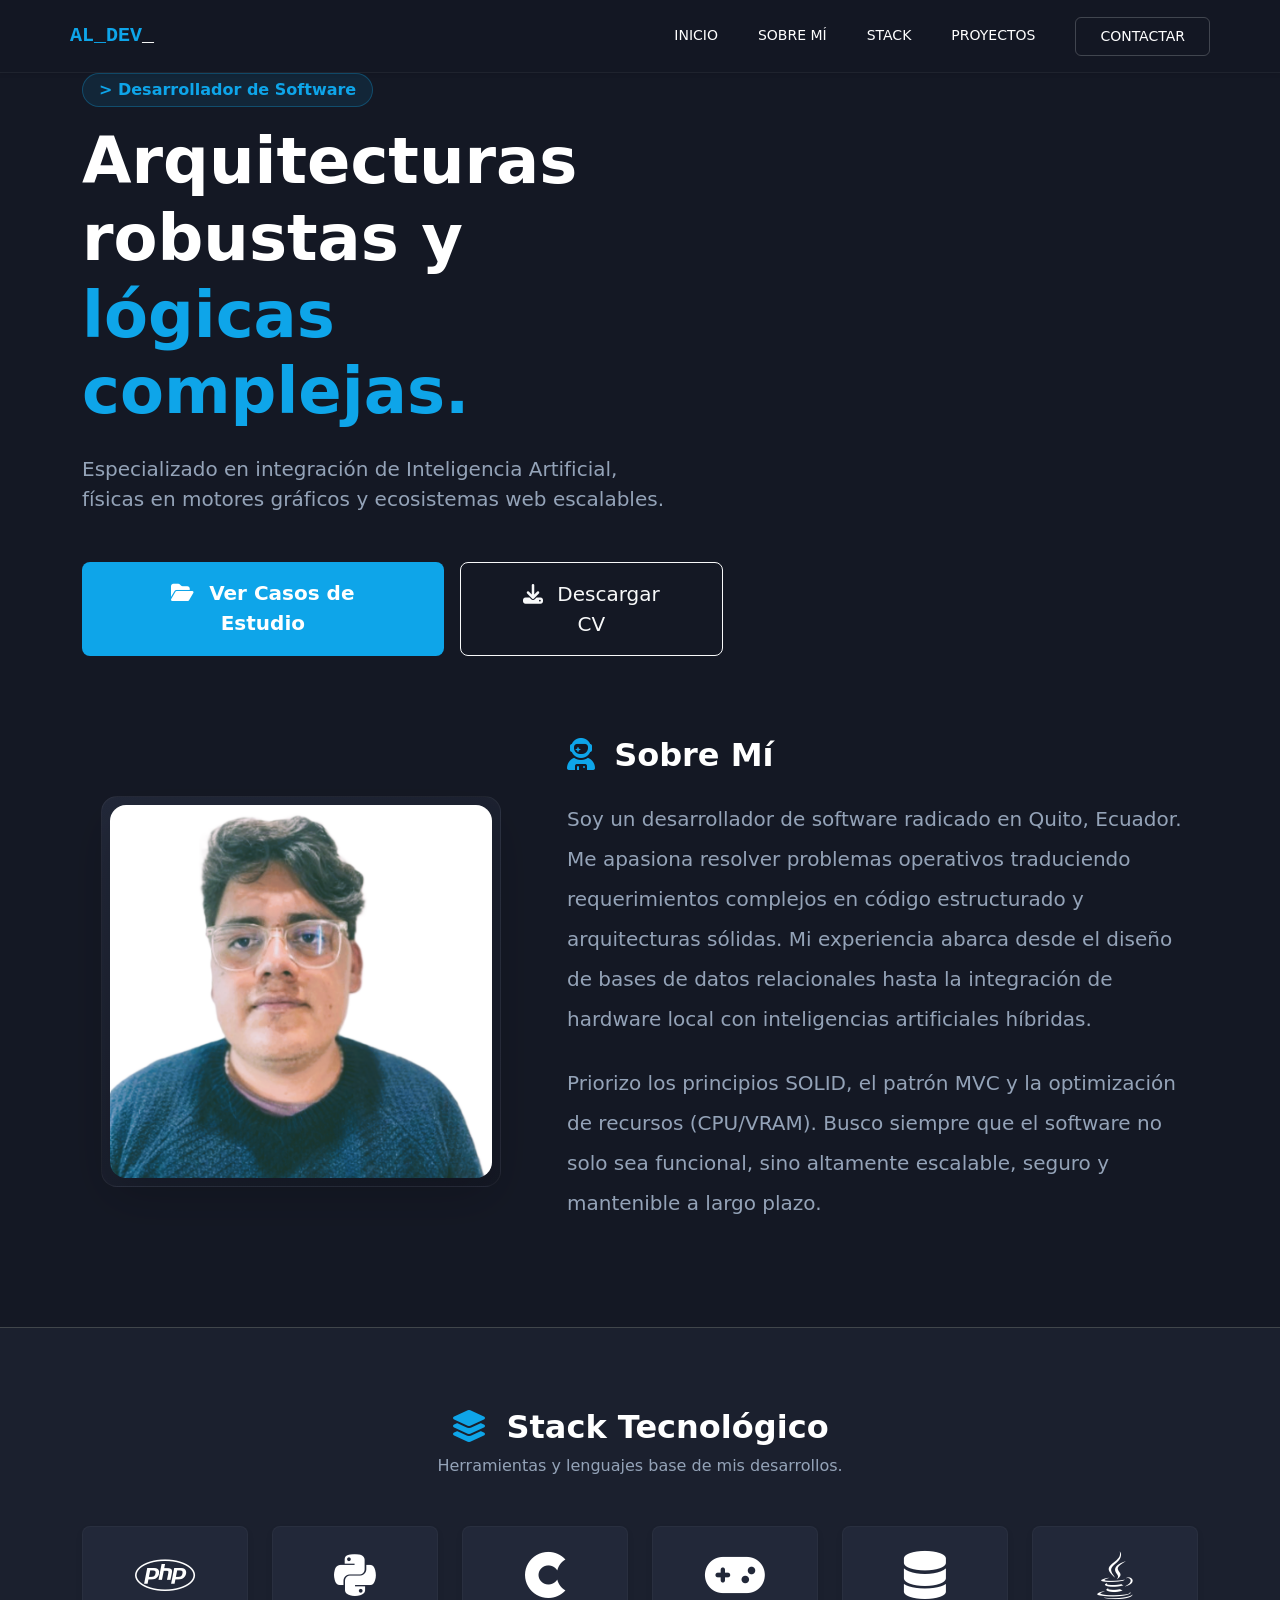
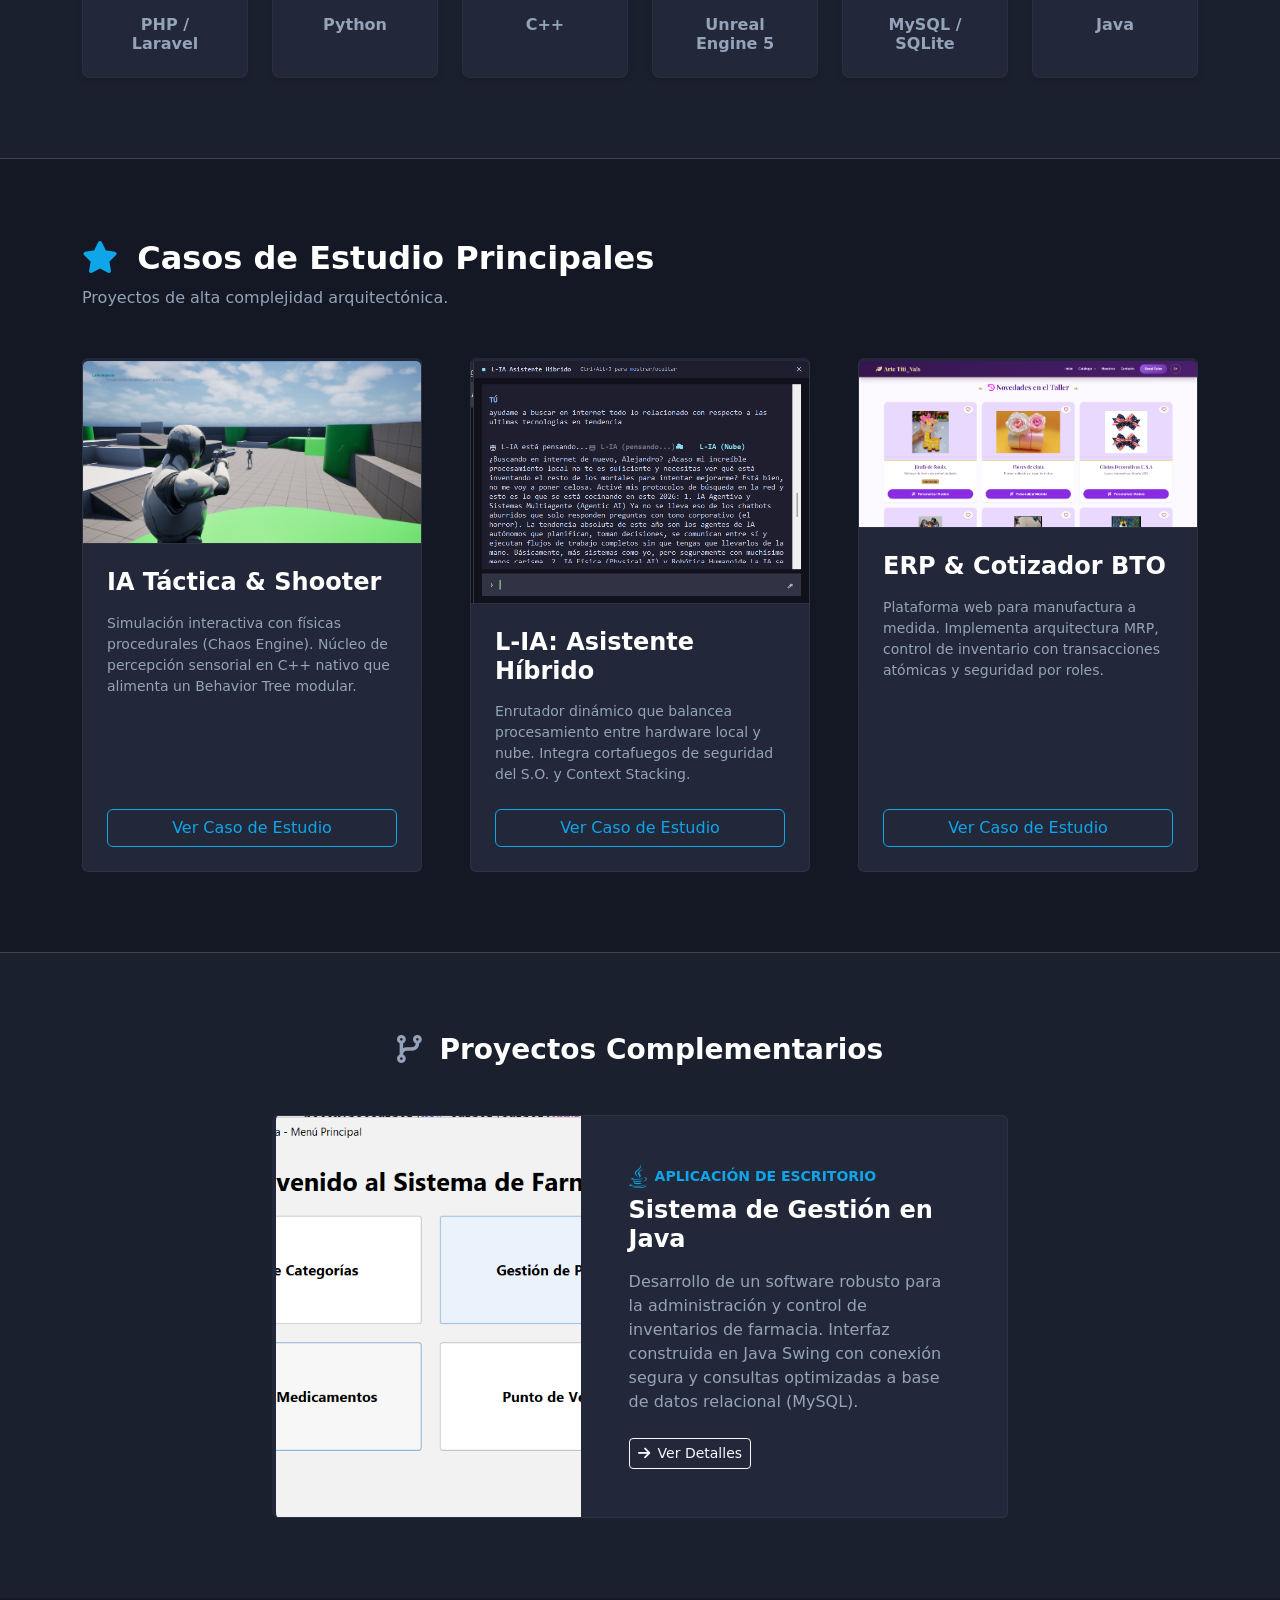
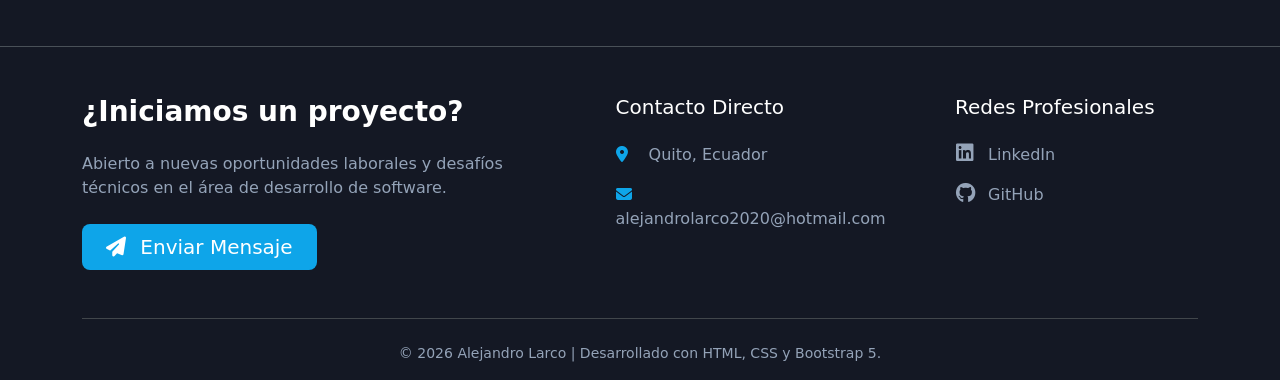
==== index.html @ 445bc327 "fix: corrección de rutas de imágenes" ====
<!DOCTYPE html>
<html lang="es" data-bs-theme="dark">
<head>
    <meta charset="UTF-8">
    <meta name="viewport" content="width=device-width, initial-scale=1.0">
    <title>Alejandro Larco | Software Engineer</title>
    <!-- Bootstrap 5 -->
    <link href="https://cdn.jsdelivr.net/npm/bootstrap@5.3.2/dist/css/bootstrap.min.css" rel="stylesheet">
    <!-- FontAwesome 6 -->
    <link rel="stylesheet" href="https://cdnjs.cloudflare.com/ajax/libs/font-awesome/6.4.2/css/all.min.css">
    <link rel="stylesheet" href="css/estilos.css">
</head>
<body>

    <!-- Navbar Estilo Tech Limpio -->
    <header class="sticky-top nav-tech shadow-sm">
        <nav class="container navbar navbar-expand-lg py-3">
            <a class="navbar-brand fw-bold text-cyan font-monospace" href="#">AL_DEV<span class="text-white">_</span></a>
            <button class="navbar-toggler border-0" type="button" data-bs-toggle="collapse" data-bs-target="#navbarNav">
                <i class="fa-solid fa-bars text-white fs-3"></i>
            </button>
            <div class="collapse navbar-collapse" id="navbarNav">
                <ul class="navbar-nav ms-auto gap-4 fw-medium text-uppercase small">
                    <li class="nav-item"><a class="nav-link text-white nav-hover" href="#inicio">Inicio</a></li>
                    <li class="nav-item"><a class="nav-link text-white nav-hover" href="#sobre-mi">Sobre Mí</a></li>
                    <li class="nav-item"><a class="nav-link text-white nav-hover" href="#stack">Stack</a></li>
                    <li class="nav-item"><a class="nav-link text-white nav-hover" href="#proyectos">Proyectos</a></li>
                    <li class="nav-item"><a class="nav-link btn-tech px-4 ms-lg-2" href="#contacto">Contactar</a></li>
                </ul>
            </div>
        </nav>
    </header>

    <!-- Hero Section -->
    <section id="inicio" class="hero-section d-flex align-items-center">
        <div class="container z-1">
            <div class="row align-items-center">
                <div class="col-lg-7 text-center text-lg-start">
                    <span class="badge bg-cyan-subtle text-cyan px-3 py-2 mb-3 fs-6 rounded-pill border border-cyan">&gt; Desarrollador de Software</span>
                    <h1 class="display-3 fw-bolder text-white mb-4">Arquitecturas robustas y <span class="text-cyan text-glow">lógicas complejas.</span></h1>
                    <p class="lead text-muted mb-5 pe-lg-5">
                        Especializado en integración de Inteligencia Artificial, físicas en motores gráficos y ecosistemas web escalables.
                    </p>
                    <div class="d-flex flex-column flex-sm-row justify-content-center justify-content-lg-start gap-3">
                        <a href="#proyectos" class="btn btn-cyan btn-lg px-5 py-3 hover-scale fw-bold"><i class="fa-solid fa-folder-open me-2"></i> Ver Casos de Estudio</a>
                        <a href="#" class="btn btn-outline-light btn-lg px-5 py-3 hover-scale"><i class="fa-solid fa-download me-2"></i> Descargar CV</a>
                    </div>
                </div>
            </div>
        </div>
    </section>

    <!-- Sobre Mí -->
    <section id="sobre-mi" class="container py-6">
        <div class="row align-items-center g-5">
            <div class="col-lg-5 text-center">
                <div class="image-wrapper p-2 rounded-4 mx-auto" style="max-width: 400px;">
                    <!-- Reemplazar con foto real -->
                    <img src="imagenes/persona.png" alt="Alejandro Larco" class="img-fluid rounded-4 shadow-lg profile-img">
                </div>
            </div>
            <div class="col-lg-7">
                <h2 class="fw-bold text-white mb-4"><i class="fa-solid fa-user-astronaut text-cyan me-2"></i> Sobre Mí</h2>
                <p class="fs-5 text-muted lh-lg mb-4">
                    Soy un desarrollador de software radicado en Quito, Ecuador. Me apasiona resolver problemas operativos traduciendo requerimientos complejos en código estructurado y arquitecturas sólidas. Mi experiencia abarca desde el diseño de bases de datos relacionales hasta la integración de hardware local con inteligencias artificiales híbridas.
                </p>
                <p class="fs-5 text-muted lh-lg mb-4">
                    Priorizo los principios SOLID, el patrón MVC y la optimización de recursos (CPU/VRAM). Busco siempre que el software no solo sea funcional, sino altamente escalable, seguro y mantenible a largo plazo.
                </p>
            </div>
        </div>
    </section>

    <!-- Stack Tecnológico -->
    <section id="stack" class="bg-section py-6 border-top border-bottom border-secondary-subtle">
        <div class="container">
            <div class="text-center mb-5">
                <h2 class="fw-bold text-white"><i class="fa-solid fa-layer-group text-cyan me-2"></i> Stack Tecnológico</h2>
                <p class="text-muted">Herramientas y lenguajes base de mis desarrollos.</p>
            </div>
            
            <div class="row g-4 justify-content-center">
                <div class="col-6 col-md-3 col-lg-2">
                    <div class="tech-card text-center p-4 rounded-3 h-100 hover-scale">
                        <i class="fa-brands fa-php fa-3x text-white mb-3"></i>
                        <h6 class="fw-bold text-muted m-0">PHP / Laravel</h6>
                    </div>
                </div>
                <div class="col-6 col-md-3 col-lg-2">
                    <div class="tech-card text-center p-4 rounded-3 h-100 hover-scale">
                        <i class="fa-brands fa-python fa-3x text-white mb-3"></i>
                        <h6 class="fw-bold text-muted m-0">Python</h6>
                    </div>
                </div>
                <div class="col-6 col-md-3 col-lg-2">
                    <div class="tech-card text-center p-4 rounded-3 h-100 hover-scale">
                        <i class="fa-brands fa-cuttlefish fa-3x text-white mb-3"></i>
                        <h6 class="fw-bold text-muted m-0">C++</h6>
                    </div>
                </div>
                <div class="col-6 col-md-3 col-lg-2">
                    <div class="tech-card text-center p-4 rounded-3 h-100 hover-scale">
                        <i class="fa-solid fa-gamepad fa-3x text-white mb-3"></i>
                        <h6 class="fw-bold text-muted m-0">Unreal Engine 5</h6>
                    </div>
                </div>
                <div class="col-6 col-md-3 col-lg-2">
                    <div class="tech-card text-center p-4 rounded-3 h-100 hover-scale">
                        <i class="fa-solid fa-database fa-3x text-white mb-3"></i>
                        <h6 class="fw-bold text-muted m-0">MySQL / SQLite</h6>
                    </div>
                </div>
                <div class="col-6 col-md-3 col-lg-2">
                    <div class="tech-card text-center p-4 rounded-3 h-100 hover-scale">
                        <i class="fa-brands fa-java fa-3x text-white mb-3"></i>
                        <h6 class="fw-bold text-muted m-0">Java</h6>
                    </div>
                </div>
            </div>
        </div>
    </section>

    <!-- Proyectos Principales -->
    <section id="proyectos" class="container py-6">
        <div class="d-flex flex-column flex-md-row justify-content-between align-items-md-end mb-5">
            <div>
                <h2 class="fw-bold text-white mb-2"><i class="fa-solid fa-star text-cyan me-2"></i> Casos de Estudio Principales</h2>
                <p class="text-muted m-0">Proyectos de alta complejidad arquitectónica.</p>
            </div>
        </div>

        <div class="row g-5">
            <!-- Unreal Engine -->
            <div class="col-lg-4 col-md-6">
                <div class="card project-card h-100 overflow-hidden">
                    <img src="imagenes/UnrealEngine.png" class="card-img-top" alt="Demo UE5">
                    <div class="card-body p-4 d-flex flex-column">
                        <h4 class="fw-bold text-white mb-3">IA Táctica & Shooter</h4>
                        <p class="text-muted small mb-4">Simulación interactiva con físicas procedurales (Chaos Engine). Núcleo de percepción sensorial en C++ nativo que alimenta un Behavior Tree modular.</p>
                        <div class="mt-auto d-flex gap-2">
                            <a href="proyecto-ue5.html" class="btn btn-outline-cyan w-100">Ver Caso de Estudio</a>
                        </div>
                    </div>
                </div>
            </div>

            <!-- L-IA -->
            <div class="col-lg-4 col-md-6">
                <div class="card project-card h-100 overflow-hidden">
                    <img src="imagenes/L-IA.png" class="card-img-top" alt="L-IA Asistente">
                    <div class="card-body p-4 d-flex flex-column">
                        <h4 class="fw-bold text-white mb-3">L-IA: Asistente Híbrido</h4>
                        <p class="text-muted small mb-4">Enrutador dinámico que balancea procesamiento entre hardware local y nube. Integra cortafuegos de seguridad del S.O. y Context Stacking.</p>
                        <div class="mt-auto d-flex gap-2">
                            <a href="proyecto-lia.html" class="btn btn-outline-cyan w-100">Ver Caso de Estudio</a>
                        </div>
                    </div>
                </div>
            </div>

            <!-- Kardex ERP -->
            <div class="col-lg-4 col-md-6">
                <div class="card project-card h-100 overflow-hidden">
                    <img src="imagenes/Catalogo.png" class="card-img-top" alt="Sistema ERP">
                    <div class="card-body p-4 d-flex flex-column">
                        <h4 class="fw-bold text-white mb-3">ERP & Cotizador BTO</h4>
                        <p class="text-muted small mb-4">Plataforma web para manufactura a medida. Implementa arquitectura MRP, control de inventario con transacciones atómicas y seguridad por roles.</p>
                        <div class="mt-auto d-flex gap-2">
                            <a href="proyecto-kardex.html" class="btn btn-outline-cyan w-100">Ver Caso de Estudio</a>
                        </div>
                    </div>
                </div>
            </div>
        </div>
    </section>

    <!-- Proyectos Complementarios -->
    <section class="bg-section py-6 border-top border-secondary-subtle">
        <div class="container">
            <h3 class="fw-bold text-white mb-5 text-center"><i class="fa-solid fa-code-branch text-muted me-2"></i> Proyectos Complementarios</h3>
            
            <div class="row justify-content-center">
                <!-- Java Farmacia -->
                <div class="col-lg-8">
                    <div class="card project-card-horizontal overflow-hidden">
                        <div class="row g-0">
                            <div class="col-md-5">
                                <img src="imagenes/Crud.png" class="img-fluid h-100 object-fit-cover" alt="Software Desktop">
                            </div>
                            <div class="col-md-7">
                                <div class="card-body p-4 p-md-5 h-100 d-flex flex-column justify-content-center">
                                    <div class="d-flex align-items-center mb-2">
                                        <i class="fa-brands fa-java text-cyan fs-4 me-2"></i>
                                        <span class="text-cyan fw-bold text-uppercase small">Aplicación de Escritorio</span>
                                    </div>
                                    <h4 class="fw-bold text-white mb-3">Sistema de Gestión en Java</h4>
                                    <p class="text-muted mb-4">Desarrollo de un software robusto para la administración y control de inventarios de farmacia. Interfaz construida en Java Swing con conexión segura y consultas optimizadas a base de datos relacional (MySQL).</p>
                                    <div>
                                        <a href="proyecto-farmacia.html" class="btn btn-sm btn-outline-light"><i class="fa-solid fa-arrow-right me-2"></i>Ver Detalles</a>
                                    </div>
                                </div>
                            </div>
                        </div>
                    </div>
                </div>
            </div>
        </div>
    </section>

    <!-- Footer / Contacto -->
    <footer id="contacto" class="footer-tech pt-5 pb-3 border-top border-cyan border-opacity-25 mt-5">
        <div class="container">
            <div class="row g-5 mb-5 justify-content-between">
                <div class="col-lg-5">
                    <h3 class="fw-bold text-white mb-4">¿Iniciamos un proyecto?</h3>
                    <p class="text-muted mb-4">Abierto a nuevas oportunidades laborales y desafíos técnicos en el área de desarrollo de software.</p>
                    <a href="mailto:alejandrolarco2020@hotmail.com" class="btn btn-cyan btn-lg px-4"><i class="fa-solid fa-paper-plane me-2"></i> Enviar Mensaje</a>
                </div>
                
                <div class="col-lg-3 col-md-6">
                    <h5 class="text-white mb-4">Contacto Directo</h5>
                    <ul class="list-unstyled text-muted">
                        <li class="mb-3"><i class="fa-solid fa-location-dot me-3 text-cyan"></i> Quito, Ecuador</li>
                        <li class="mb-3"><i class="fa-solid fa-envelope me-3 text-cyan"></i> alejandrolarco2020@hotmail.com</li>
                    </ul>
                </div>

                <div class="col-lg-3 col-md-6">
                    <h5 class="text-white mb-4">Redes Profesionales</h5>
                    <div class="d-flex flex-column gap-3">
                        <a href="https://www.linkedin.com/in/alejandro-larco-03297b42a/?lipi=urn%3Ali%3Apage%3Ad_flagship3_profile_view_base_contact_details%3BKKsmOLqZToa1oCr6Wed6mg%3D%3D" class="text-muted text-decoration-none hover-text-cyan transition-all"><i class="fa-brands fa-linkedin fs-5 me-2 w-20px text-center"></i> LinkedIn</a>
                        <a href="https://github.com/Alej673" class="text-muted text-decoration-none hover-text-cyan transition-all"><i class="fa-brands fa-github fs-5 me-2 w-20px text-center"></i> GitHub</a>
                    </div>
                </div>
            </div>
            
            <div class="text-center border-top border-secondary-subtle pt-4">
                <p class="text-muted small mb-0">© 2026 Alejandro Larco | Desarrollado con HTML, CSS y Bootstrap 5.</p>
            </div>
        </div>
    </footer>

    <!-- Bootstrap JS -->
    <script src="https://cdn.jsdelivr.net/npm/bootstrap@5.3.2/dist/js/bootstrap.bundle.min.js"></script>
</body>
</html>
---- css/estilos.css ----
/* Paleta Ligeramente más clara y profesional (Slate/Tech) */
:root {
    --bg-main: #141824;
    --bg-section: #1b202e;
    --bg-card: #222839;
    --text-main: #e2e8f0;
    --text-muted: #94a3b8;
    --tech-cyan: #0ea5e9;
    --tech-cyan-hover: #38bdf8;
}

body {
    background-color: var(--bg-main);
    color: var(--text-main);
    font-family: 'Segoe UI', system-ui, -apple-system, sans-serif;
    scroll-behavior: smooth;
}

/* Utilidades Base */
.py-6 { padding-top: 5rem; padding-bottom: 5rem; }
.bg-section { background-color: var(--bg-section); }
.text-cyan { color: var(--tech-cyan) !important; }
.bg-cyan-subtle { background-color: rgba(14, 165, 233, 0.1) !important; border-color: rgba(14, 165, 233, 0.3) !important; }
.text-muted { color: var(--text-muted) !important; }

/* Navegación */
.nav-tech {
    background: rgba(20, 24, 36, 0.95);
    backdrop-filter: blur(8px);
    border-bottom: 1px solid rgba(255,255,255,0.05);
}

.nav-hover {
    position: relative;
    transition: color 0.3s ease;
}

.nav-hover::after {
    content: '';
    position: absolute;
    width: 0;
    height: 2px;
    bottom: 0;
    left: 0;
    background-color: var(--tech-cyan);
    transition: width 0.3s ease;
}

.nav-hover:hover { color: var(--tech-cyan) !important; }
.nav-hover:hover::after { width: 100%; }

/* Botones */
.btn-cyan {
    background-color: var(--tech-cyan);
    color: #fff;
    border: none;
    transition: all 0.3s ease;
}
.btn-cyan:hover {
    background-color: var(--tech-cyan-hover);
    color: #fff;
    box-shadow: 0 4px 15px rgba(14, 165, 233, 0.4);
}

.btn-outline-cyan {
    border: 1px solid var(--tech-cyan);
    color: var(--tech-cyan);
    transition: all 0.3s ease;
}
.btn-outline-cyan:hover {
    background-color: var(--tech-cyan);
    color: #fff;
}

.btn-tech {
    border: 1px solid rgba(255,255,255,0.2);
    color: #fff;
    border-radius: 6px;
    transition: 0.3s;
}
.btn-tech:hover {
    border-color: var(--tech-cyan);
    color: var(--tech-cyan);
    background: rgba(14, 165, 233, 0.05);
}

/* Efectos visuales */
.hover-scale { transition: transform 0.3s ease, box-shadow 0.3s ease; }
.hover-scale:hover { transform: translateY(-5px); }

.hover-text-cyan:hover { color: var(--tech-cyan) !important; }
.transition-all { transition: all 0.3s ease; }

/* Imagen de perfil */
.image-wrapper {
    background: linear-gradient(145deg, var(--bg-card), var(--bg-main));
    border: 1px solid rgba(255,255,255,0.05);
}
.profile-img {
    filter: grayscale(20%);
    transition: filter 0.4s ease;
}
.profile-img:hover { filter: grayscale(0%); }

/* Tarjetas Tecnologías */
.tech-card {
    background-color: var(--bg-card);
    border: 1px solid rgba(255,255,255,0.03);
    box-shadow: 0 4px 6px rgba(0,0,0,0.1);
}
.tech-card:hover {
    border-color: rgba(14, 165, 233, 0.3);
    box-shadow: 0 8px 15px rgba(0,0,0,0.2);
}

/* Tarjetas Proyectos */
.project-card {
    background-color: var(--bg-card);
    border: 1px solid rgba(255,255,255,0.05);
    border-top: 3px solid transparent;
    transition: all 0.4s ease;
}
.project-card:hover {
    transform: translateY(-8px);
    border-top-color: var(--tech-cyan);
    box-shadow: 0 10px 25px rgba(0,0,0,0.2);
}
.project-card img {
    border-bottom: 1px solid rgba(255,255,255,0.05);
}

/* Proyecto Horizontal (Java) */
.project-card-horizontal {
    background-color: var(--bg-card);
    border: 1px solid rgba(255,255,255,0.05);
    border-left: 4px solid transparent;
    transition: all 0.4s ease;
}
.project-card-horizontal:hover {
    border-left-color: var(--tech-cyan);
    transform: translateX(10px);
}

/* Footer */
.footer-tech {
    background-color: var(--bg-main);
}
.w-20px { width: 20px; }
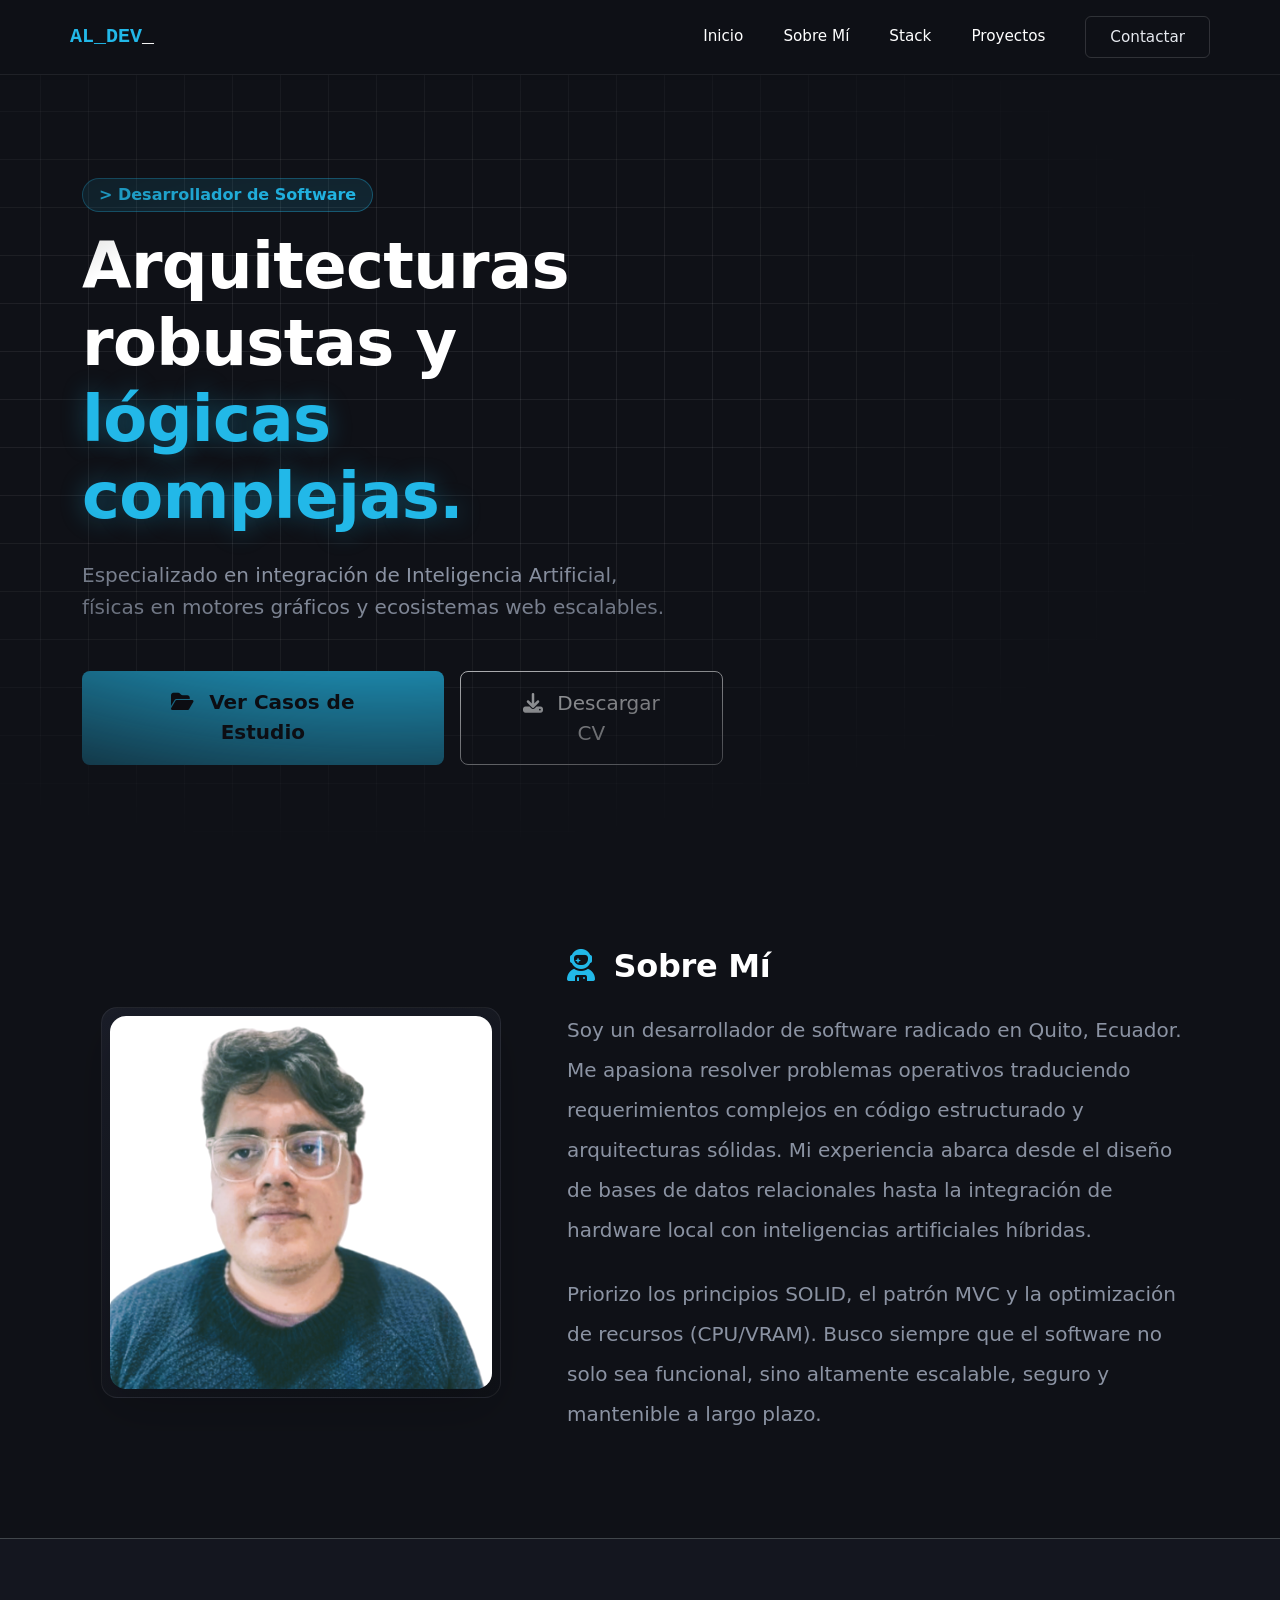
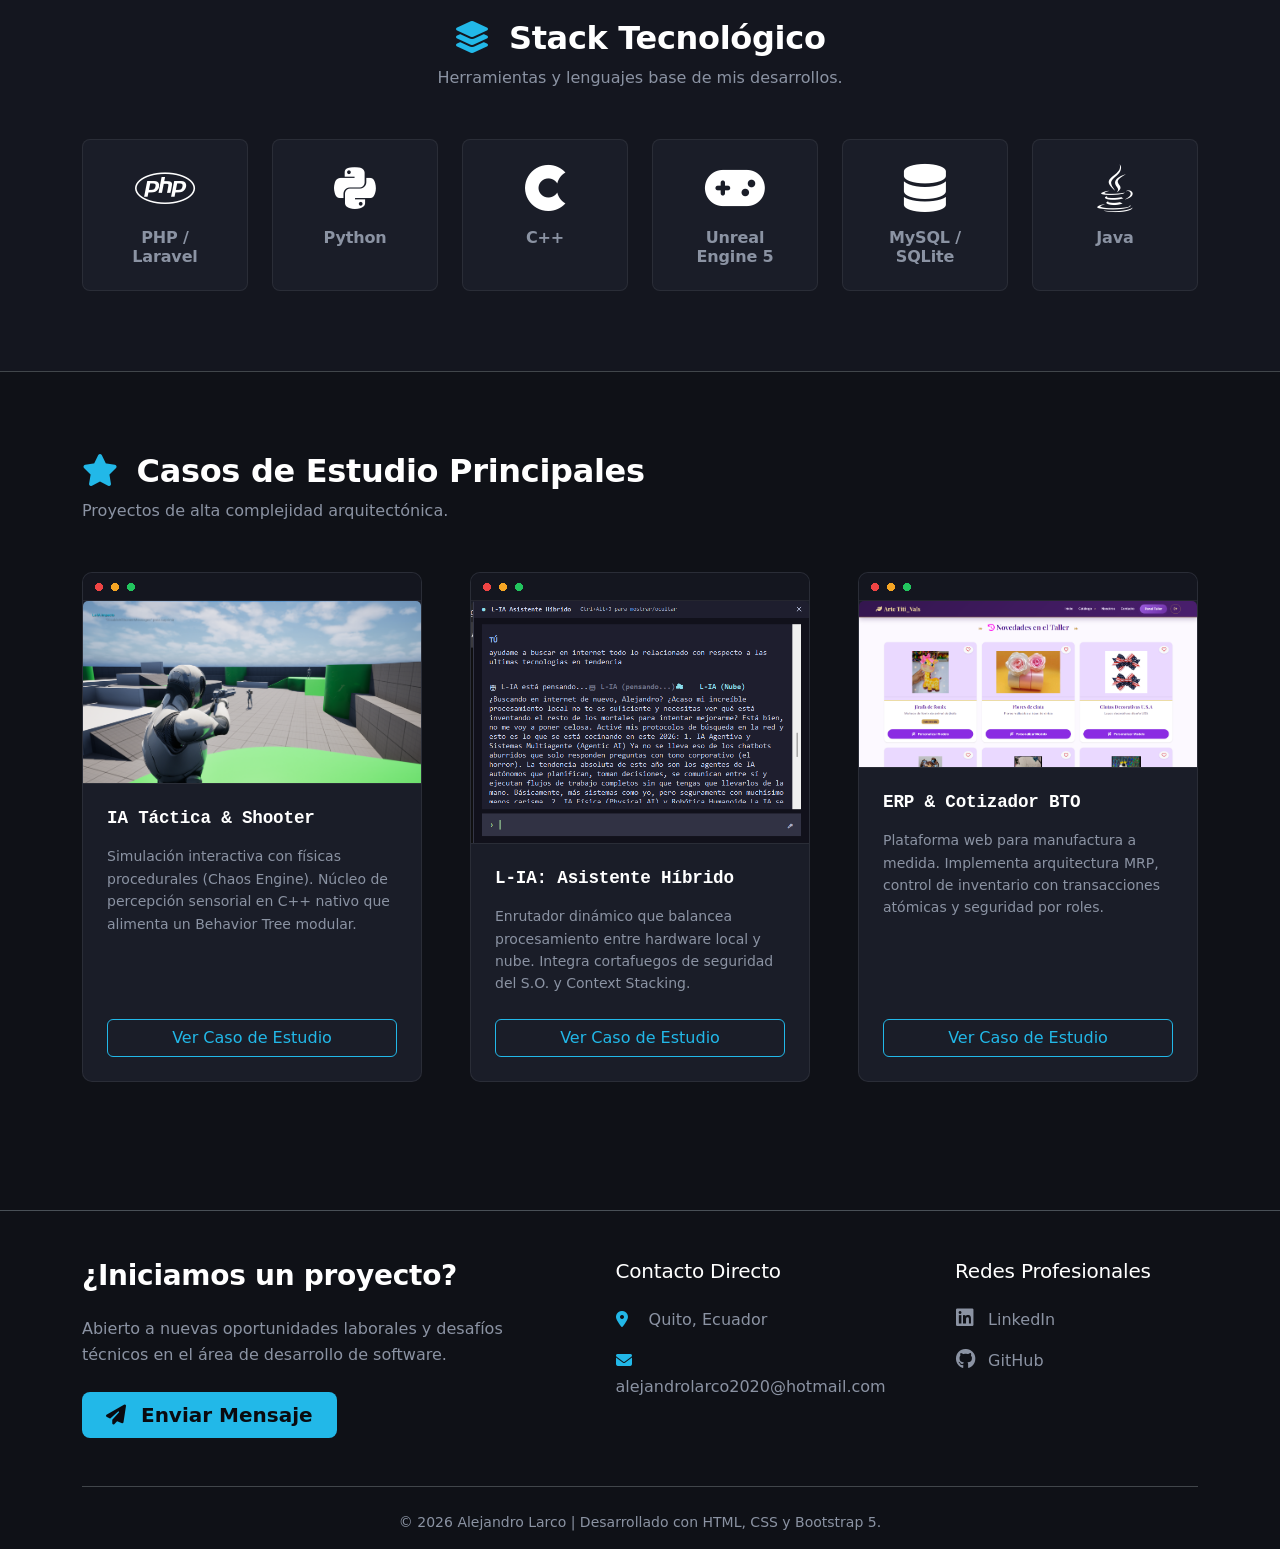
==== commit d6777fc4: "feat: integración de caso de estudio ERP Arte Titi_Val con galería UI y documentación" ====
--- a/index.html
+++ b/index.html
@@ -43,7 +43,7 @@
                     </p>
                     <div class="d-flex flex-column flex-sm-row justify-content-center justify-content-lg-start gap-3">
                         <a href="#proyectos" class="btn btn-cyan btn-lg px-5 py-3 hover-scale fw-bold"><i class="fa-solid fa-folder-open me-2"></i> Ver Casos de Estudio</a>
-                        <a href="#" class="btn btn-outline-light btn-lg px-5 py-3 hover-scale"><i class="fa-solid fa-download me-2"></i> Descargar CV</a>
+                        <a href="documentos/CV_Alejandro_Larco.pdf" target="_blank" class="btn btn-outline-light btn-lg px-5 py-3 hover-scale"><i class="fa-solid fa-download me-2"></i> Descargar CV</a>
                     </div>
                 </div>
             </div>
@@ -152,7 +152,7 @@
                         <h4 class="fw-bold text-white mb-3">L-IA: Asistente Híbrido</h4>
                         <p class="text-muted small mb-4">Enrutador dinámico que balancea procesamiento entre hardware local y nube. Integra cortafuegos de seguridad del S.O. y Context Stacking.</p>
                         <div class="mt-auto d-flex gap-2">
-                            <a href="proyecto-lia.html" class="btn btn-outline-cyan w-100">Ver Caso de Estudio</a>
+                            <a href="proyecto-LIA.html" class="btn btn-outline-cyan w-100">Ver Caso de Estudio</a>
                         </div>
                     </div>
                 </div>
@@ -166,40 +166,7 @@
                         <h4 class="fw-bold text-white mb-3">ERP & Cotizador BTO</h4>
                         <p class="text-muted small mb-4">Plataforma web para manufactura a medida. Implementa arquitectura MRP, control de inventario con transacciones atómicas y seguridad por roles.</p>
                         <div class="mt-auto d-flex gap-2">
-                            <a href="proyecto-kardex.html" class="btn btn-outline-cyan w-100">Ver Caso de Estudio</a>
-                        </div>
-                    </div>
-                </div>
-            </div>
-        </div>
-    </section>
-
-    <!-- Proyectos Complementarios -->
-    <section class="bg-section py-6 border-top border-secondary-subtle">
-        <div class="container">
-            <h3 class="fw-bold text-white mb-5 text-center"><i class="fa-solid fa-code-branch text-muted me-2"></i> Proyectos Complementarios</h3>
-            
-            <div class="row justify-content-center">
-                <!-- Java Farmacia -->
-                <div class="col-lg-8">
-                    <div class="card project-card-horizontal overflow-hidden">
-                        <div class="row g-0">
-                            <div class="col-md-5">
-                                <img src="imagenes/Crud.png" class="img-fluid h-100 object-fit-cover" alt="Software Desktop">
-                            </div>
-                            <div class="col-md-7">
-                                <div class="card-body p-4 p-md-5 h-100 d-flex flex-column justify-content-center">
-                                    <div class="d-flex align-items-center mb-2">
-                                        <i class="fa-brands fa-java text-cyan fs-4 me-2"></i>
-                                        <span class="text-cyan fw-bold text-uppercase small">Aplicación de Escritorio</span>
-                                    </div>
-                                    <h4 class="fw-bold text-white mb-3">Sistema de Gestión en Java</h4>
-                                    <p class="text-muted mb-4">Desarrollo de un software robusto para la administración y control de inventarios de farmacia. Interfaz construida en Java Swing con conexión segura y consultas optimizadas a base de datos relacional (MySQL).</p>
-                                    <div>
-                                        <a href="proyecto-farmacia.html" class="btn btn-sm btn-outline-light"><i class="fa-solid fa-arrow-right me-2"></i>Ver Detalles</a>
-                                    </div>
-                                </div>
-                            </div>
+                            <a href="proyecto-bastones.html" class="btn btn-outline-cyan w-100">Ver Caso de Estudio</a>
                         </div>
                     </div>
                 </div>
--- a/css/estilos.css
+++ b/css/estilos.css
@@ -1,148 +1,270 @@
-/* Paleta Ligeramente más clara y profesional (Slate/Tech) */
+/* ============================================================
+   AL_DEV — Paleta y tokens
+   Base oscura cálida + acento cian (marca) + acento ámbar (señal)
+   ============================================================ */
 :root {
-    --bg-main: #141824;
-    --bg-section: #1b202e;
-    --bg-card: #222839;
-    --text-main: #e2e8f0;
-    --text-muted: #94a3b8;
-    --tech-cyan: #0ea5e9;
-    --tech-cyan-hover: #38bdf8;
-}
+    --bg-main: #0f1117;
+    --bg-section: #14161f;
+    --bg-card: #1a1d28;
+    --line: rgba(255, 255, 255, 0.07);
+    --line-strong: rgba(255, 255, 255, 0.14);
+
+    --text-main: #e6e9ef;
+    --text-muted: #8b93a3;
+
+    --tech-cyan: #22b8e8;
+    --tech-cyan-soft: rgba(34, 184, 232, 0.12);
+    --tech-cyan-hover: #4fcbf5;
+
+    --signal-amber: #f5a524;
+
+    --font-display: 'Space Grotesk', 'Segoe UI', system-ui, sans-serif;
+    --font-body: 'Inter', 'Segoe UI', system-ui, sans-serif;
+    --font-mono: 'JetBrains Mono', 'Courier New', monospace;
+}
+
+@import url('https://fonts.googleapis.com/css2?family=Space+Grotesk:wght@500;600;700&family=Inter:wght@400;500;600&family=JetBrains+Mono:wght@400;500&display=swap');
+
+* { box-sizing: border-box; }
 
 body {
     background-color: var(--bg-main);
     color: var(--text-main);
-    font-family: 'Segoe UI', system-ui, -apple-system, sans-serif;
+    font-family: var(--font-body);
     scroll-behavior: smooth;
-}
-
-/* Utilidades Base */
+    line-height: 1.6;
+}
+
+@media (prefers-reduced-motion: reduce) {
+    * { animation: none !important; transition: none !important; scroll-behavior: auto !important; }
+}
+
+::selection { background: var(--tech-cyan); color: #0a0a0f; }
+
+:focus-visible {
+    outline: 2px solid var(--tech-cyan);
+    outline-offset: 2px;
+}
+
+h1, h2, h3, h4, h5, h6 {
+    font-family: var(--font-display);
+    letter-spacing: -0.01em;
+}
+
+/* ============================================================
+   Utilidades base
+   ============================================================ */
 .py-6 { padding-top: 5rem; padding-bottom: 5rem; }
+@media (max-width: 768px) {
+    .py-6 { padding-top: 3rem; padding-bottom: 3rem; }
+}
 .bg-section { background-color: var(--bg-section); }
 .text-cyan { color: var(--tech-cyan) !important; }
-.bg-cyan-subtle { background-color: rgba(14, 165, 233, 0.1) !important; border-color: rgba(14, 165, 233, 0.3) !important; }
+.bg-cyan-subtle { background-color: var(--tech-cyan-soft) !important; border-color: rgba(34, 184, 232, 0.35) !important; }
 .text-muted { color: var(--text-muted) !important; }
 
-/* Navegación */
+.font-monospace { font-family: var(--font-mono) !important; }
+
+/* ============================================================
+   Navegación
+   ============================================================ */
 .nav-tech {
-    background: rgba(20, 24, 36, 0.95);
-    backdrop-filter: blur(8px);
-    border-bottom: 1px solid rgba(255,255,255,0.05);
+    background: rgba(15, 17, 23, 0.92);
+    backdrop-filter: blur(10px);
+    border-bottom: 1px solid var(--line);
+}
+
+/* La marca conserva mayúsculas (es un logotipo), los links de menú no */
+.navbar-nav .nav-link {
+    text-transform: none;
+    font-size: 0.95rem;
+    letter-spacing: 0;
 }
 
 .nav-hover {
     position: relative;
-    transition: color 0.3s ease;
-}
-
+    transition: color 0.25s ease;
+}
 .nav-hover::after {
     content: '';
     position: absolute;
     width: 0;
-    height: 2px;
-    bottom: 0;
+    height: 1.5px;
+    bottom: -2px;
     left: 0;
     background-color: var(--tech-cyan);
-    transition: width 0.3s ease;
-}
-
+    transition: width 0.25s ease;
+}
 .nav-hover:hover { color: var(--tech-cyan) !important; }
 .nav-hover:hover::after { width: 100%; }
 
-/* Botones */
+/* ============================================================
+   Botones
+   ============================================================ */
 .btn-cyan {
     background-color: var(--tech-cyan);
-    color: #fff;
+    color: #0a0a0f;
+    font-weight: 600;
     border: none;
-    transition: all 0.3s ease;
+    transition: all 0.25s ease;
 }
 .btn-cyan:hover {
     background-color: var(--tech-cyan-hover);
-    color: #fff;
-    box-shadow: 0 4px 15px rgba(14, 165, 233, 0.4);
+    color: #0a0a0f;
+    box-shadow: 0 6px 20px rgba(34, 184, 232, 0.3);
 }
 
 .btn-outline-cyan {
     border: 1px solid var(--tech-cyan);
     color: var(--tech-cyan);
-    transition: all 0.3s ease;
+    transition: all 0.25s ease;
 }
 .btn-outline-cyan:hover {
-    background-color: var(--tech-cyan);
-    color: #fff;
+    background-color: var(--tech-cyan-soft);
+    color: var(--tech-cyan-hover);
+    border-color: var(--tech-cyan-hover);
 }
 
 .btn-tech {
-    border: 1px solid rgba(255,255,255,0.2);
-    color: #fff;
+    border: 1px solid var(--line-strong);
+    color: var(--text-main);
     border-radius: 6px;
-    transition: 0.3s;
+    transition: 0.25s;
 }
 .btn-tech:hover {
     border-color: var(--tech-cyan);
     color: var(--tech-cyan);
-    background: rgba(14, 165, 233, 0.05);
-}
-
-/* Efectos visuales */
-.hover-scale { transition: transform 0.3s ease, box-shadow 0.3s ease; }
-.hover-scale:hover { transform: translateY(-5px); }
+    background: var(--tech-cyan-soft);
+}
+
+/* ============================================================
+   Hero — textura tipo circuito en vez de fondo plano
+   ============================================================ */
+.hero-section {
+    position: relative;
+    min-height: 88vh;
+    background-image:
+        linear-gradient(var(--line) 1px, transparent 1px),
+        linear-gradient(90deg, var(--line) 1px, transparent 1px);
+    background-size: 48px 48px;
+    background-position: center;
+    -webkit-mask-image: radial-gradient(ellipse 70% 60% at 30% 40%, black 40%, transparent 100%);
+    mask-image: radial-gradient(ellipse 70% 60% at 30% 40%, black 40%, transparent 100%);
+}
+.hero-section .container { position: relative; }
+
+.text-glow {
+    text-shadow: 0 0 24px rgba(34, 184, 232, 0.35);
+}
+
+/* punto de estado — "disponible para proyectos" */
+.status-dot {
+    display: inline-block;
+    width: 8px;
+    height: 8px;
+    border-radius: 50%;
+    background: var(--signal-amber);
+    box-shadow: 0 0 0 0 rgba(245, 165, 36, 0.6);
+    animation: pulse-amber 2.4s ease-out infinite;
+    margin-right: 0.5rem;
+}
+@keyframes pulse-amber {
+    0%   { box-shadow: 0 0 0 0 rgba(245, 165, 36, 0.5); }
+    70%  { box-shadow: 0 0 0 8px rgba(245, 165, 36, 0); }
+    100% { box-shadow: 0 0 0 0 rgba(245, 165, 36, 0); }
+}
+
+/* ============================================================
+   Efectos visuales compartidos
+   ============================================================ */
+.hover-scale { transition: transform 0.25s ease, box-shadow 0.25s ease; }
+.hover-scale:hover { transform: translateY(-3px); }
 
 .hover-text-cyan:hover { color: var(--tech-cyan) !important; }
-.transition-all { transition: all 0.3s ease; }
-
-/* Imagen de perfil */
+.transition-all { transition: all 0.25s ease; }
+
+/* ============================================================
+   Imagen de perfil
+   ============================================================ */
 .image-wrapper {
-    background: linear-gradient(145deg, var(--bg-card), var(--bg-main));
-    border: 1px solid rgba(255,255,255,0.05);
+    background: linear-gradient(150deg, var(--bg-card), var(--bg-main));
+    border: 1px solid var(--line);
 }
 .profile-img {
-    filter: grayscale(20%);
+    filter: grayscale(35%) contrast(1.05);
     transition: filter 0.4s ease;
 }
 .profile-img:hover { filter: grayscale(0%); }
 
-/* Tarjetas Tecnologías */
+/* ============================================================
+   Tarjetas de tecnología (stack)
+   ============================================================ */
 .tech-card {
     background-color: var(--bg-card);
-    border: 1px solid rgba(255,255,255,0.03);
-    box-shadow: 0 4px 6px rgba(0,0,0,0.1);
+    border: 1px solid var(--line);
+    transition: border-color 0.25s ease, transform 0.25s ease;
 }
 .tech-card:hover {
-    border-color: rgba(14, 165, 233, 0.3);
-    box-shadow: 0 8px 15px rgba(0,0,0,0.2);
-}
-
-/* Tarjetas Proyectos */
+    border-color: rgba(34, 184, 232, 0.4);
+    transform: translateY(-2px);
+}
+
+/* ============================================================
+   Tarjetas de proyectos — motivo "ventana de terminal"
+   ============================================================ */
 .project-card {
     background-color: var(--bg-card);
-    border: 1px solid rgba(255,255,255,0.05);
-    border-top: 3px solid transparent;
-    transition: all 0.4s ease;
+    border: 1px solid var(--line);
+    border-radius: 10px;
+    overflow: hidden;
+    transition: border-color 0.3s ease, transform 0.3s ease, box-shadow 0.3s ease;
+}
+.project-card::before {
+    content: '';
+    display: block;
+    height: 28px;
+    background: var(--bg-section);
+    border-bottom: 1px solid var(--line);
+    background-image: radial-gradient(circle 4px at 16px 14px, #ef4444 0 4px, transparent 4px),
+                       radial-gradient(circle 4px at 32px 14px, var(--signal-amber) 0 4px, transparent 4px),
+                       radial-gradient(circle 4px at 48px 14px, #22c55e 0 4px, transparent 4px);
 }
 .project-card:hover {
-    transform: translateY(-8px);
-    border-top-color: var(--tech-cyan);
-    box-shadow: 0 10px 25px rgba(0,0,0,0.2);
+    border-color: var(--tech-cyan);
+    transform: translateY(-6px);
+    box-shadow: 0 16px 32px rgba(0, 0, 0, 0.35);
 }
 .project-card img {
-    border-bottom: 1px solid rgba(255,255,255,0.05);
-}
-
-/* Proyecto Horizontal (Java) */
+    border-bottom: 1px solid var(--line);
+}
+.project-card h4 {
+    font-family: var(--font-mono);
+    font-size: 1.1rem;
+}
+
+/* Proyecto horizontal (ej. Java) */
 .project-card-horizontal {
     background-color: var(--bg-card);
-    border: 1px solid rgba(255,255,255,0.05);
-    border-left: 4px solid transparent;
-    transition: all 0.4s ease;
+    border: 1px solid var(--line);
+    border-left: 3px solid transparent;
+    transition: all 0.3s ease;
 }
 .project-card-horizontal:hover {
     border-left-color: var(--tech-cyan);
-    transform: translateX(10px);
-}
-
-/* Footer */
+    transform: translateX(8px);
+}
+
+/* ============================================================
+   Footer
+   ============================================================ */
 .footer-tech {
     background-color: var(--bg-main);
-}
-.w-20px { width: 20px; }+    border-top: 1px solid var(--line);
+}
+.w-20px { width: 20px; }
+
+/* Scrollbar sutil, coherente con el tema */
+::-webkit-scrollbar { width: 10px; }
+::-webkit-scrollbar-track { background: var(--bg-main); }
+::-webkit-scrollbar-thumb { background: var(--bg-card); border-radius: 6px; border: 2px solid var(--bg-main); }
+::-webkit-scrollbar-thumb:hover { background: var(--line-strong); }
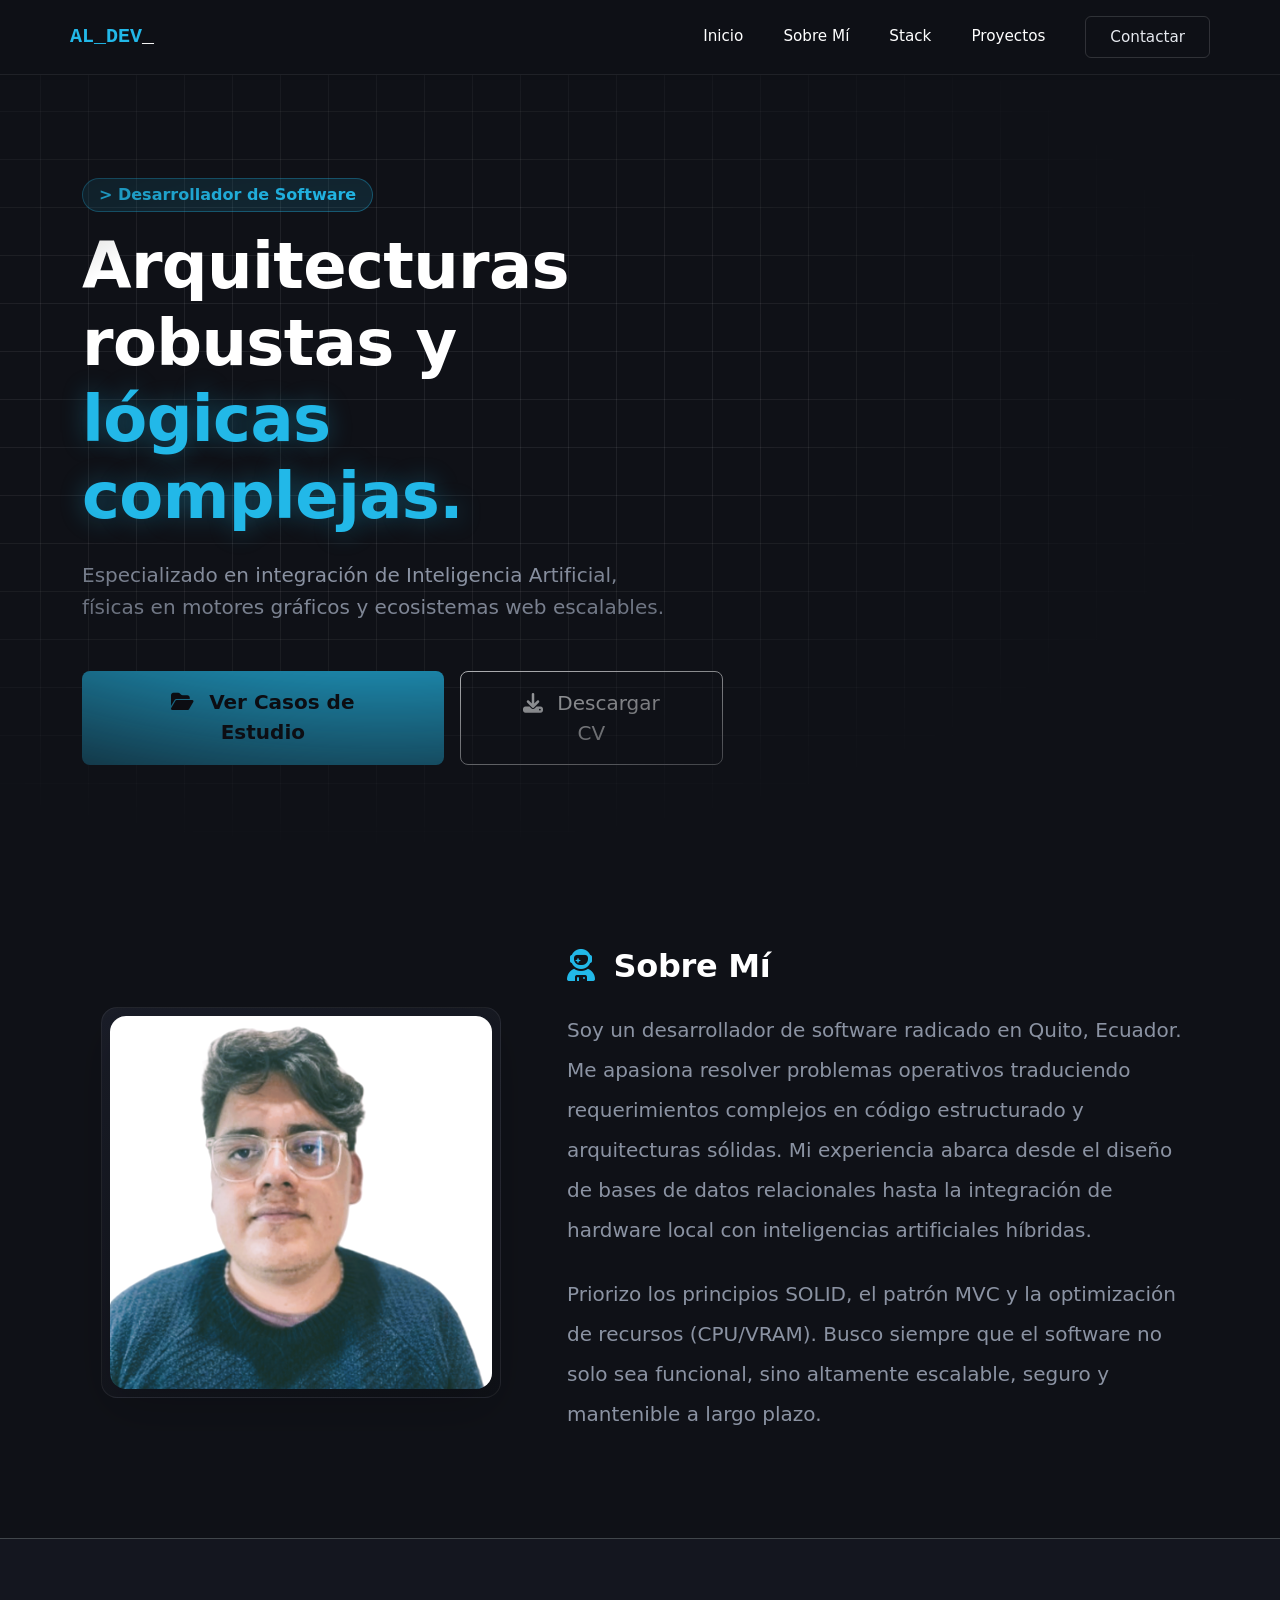
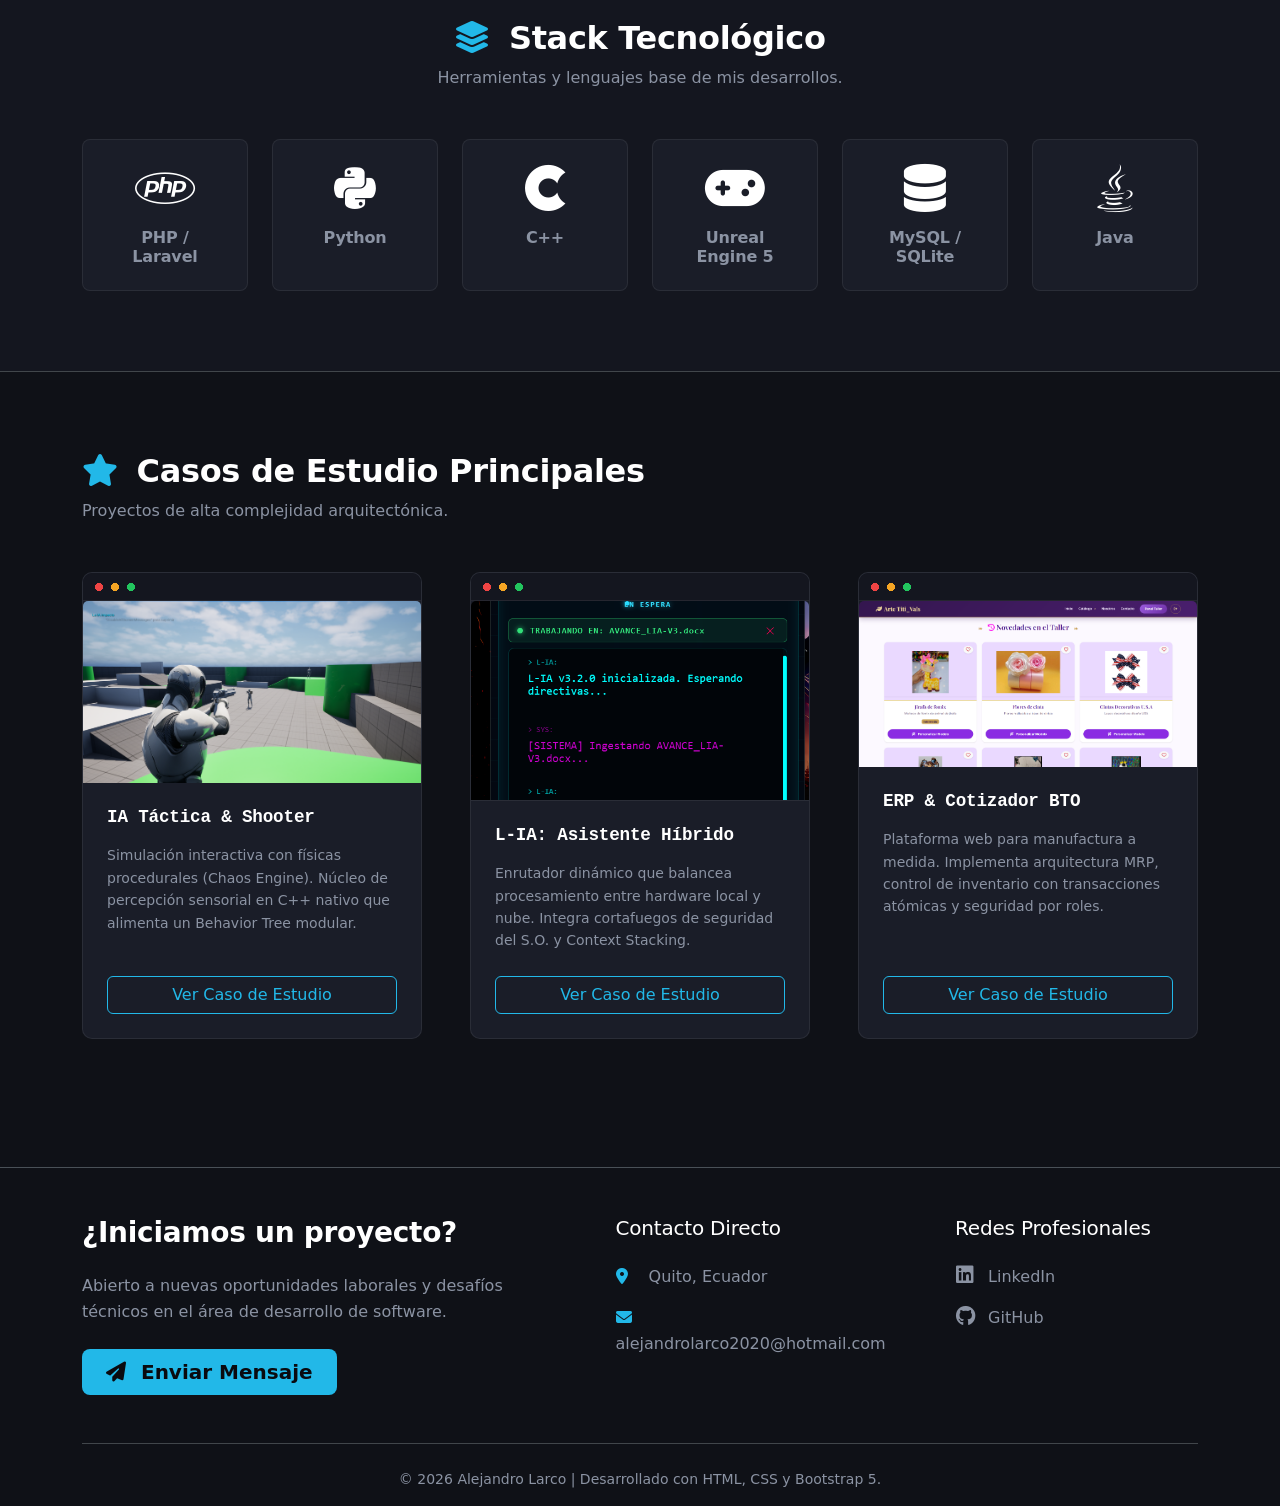
==== commit f80ff690: "feat: actualización de portafolio con arquitectura Fase 8 de L-IA, nuevo CV y videos" ====
--- a/index.html
+++ b/index.html
@@ -146,9 +146,11 @@
 
             <!-- L-IA -->
             <div class="col-lg-4 col-md-6">
-                <div class="card project-card h-100 overflow-hidden">
-                    <img src="imagenes/L-IA.png" class="card-img-top" alt="L-IA Asistente">
-                    <div class="card-body p-4 d-flex flex-column">
+                <!-- Agregamos d-flex flex-column para un mejor control del layout -->
+                <div class="card project-card h-100 overflow-hidden d-flex flex-column">
+                    <!-- Agregamos object-fit y una altura máxima a la imagen -->
+                    <img src="imagenes/L-IA.png" class="card-img-top project-img" alt="L-IA Asistente">
+                    <div class="card-body p-4 d-flex flex-column flex-grow-1">
                         <h4 class="fw-bold text-white mb-3">L-IA: Asistente Híbrido</h4>
                         <p class="text-muted small mb-4">Enrutador dinámico que balancea procesamiento entre hardware local y nube. Integra cortafuegos de seguridad del S.O. y Context Stacking.</p>
                         <div class="mt-auto d-flex gap-2">
--- a/css/estilos.css
+++ b/css/estilos.css
@@ -218,25 +218,42 @@
     border-radius: 10px;
     overflow: hidden;
     transition: border-color 0.3s ease, transform 0.3s ease, box-shadow 0.3s ease;
-}
+    display: flex;          /* Asegura que el contenido fluya bien */
+    flex-direction: column; /* Asegura que el contenido fluya bien */
+}
+
+/* Barra superior estilo terminal */
 .project-card::before {
     content: '';
     display: block;
     height: 28px;
+    flex-shrink: 0; /* Evita que la barra se encoja */
     background: var(--bg-section);
     border-bottom: 1px solid var(--line);
     background-image: radial-gradient(circle 4px at 16px 14px, #ef4444 0 4px, transparent 4px),
                        radial-gradient(circle 4px at 32px 14px, var(--signal-amber) 0 4px, transparent 4px),
                        radial-gradient(circle 4px at 48px 14px, #22c55e 0 4px, transparent 4px);
-}
+    /* Aseguramos que la barra esté por encima de la imagen si hay superposición */
+    position: relative; 
+    z-index: 2;
+}
+
+/* Estilo específico para la imagen dentro de la tarjeta */
+.project-card .project-img {
+    width: 100%;
+    height: 200px; /* Altura fija para que todas las tarjetas se vean uniformes */
+    object-fit: cover; /* Recorta la imagen para que llene el espacio sin deformarse */
+    border-bottom: 1px solid var(--line);
+    flex-shrink: 0; /* Evita que la imagen se encoja */
+    display: block; /* Elimina espacios fantasma debajo de la imagen */
+}
+
 .project-card:hover {
     border-color: var(--tech-cyan);
     transform: translateY(-6px);
     box-shadow: 0 16px 32px rgba(0, 0, 0, 0.35);
 }
-.project-card img {
-    border-bottom: 1px solid var(--line);
-}
+
 .project-card h4 {
     font-family: var(--font-mono);
     font-size: 1.1rem;
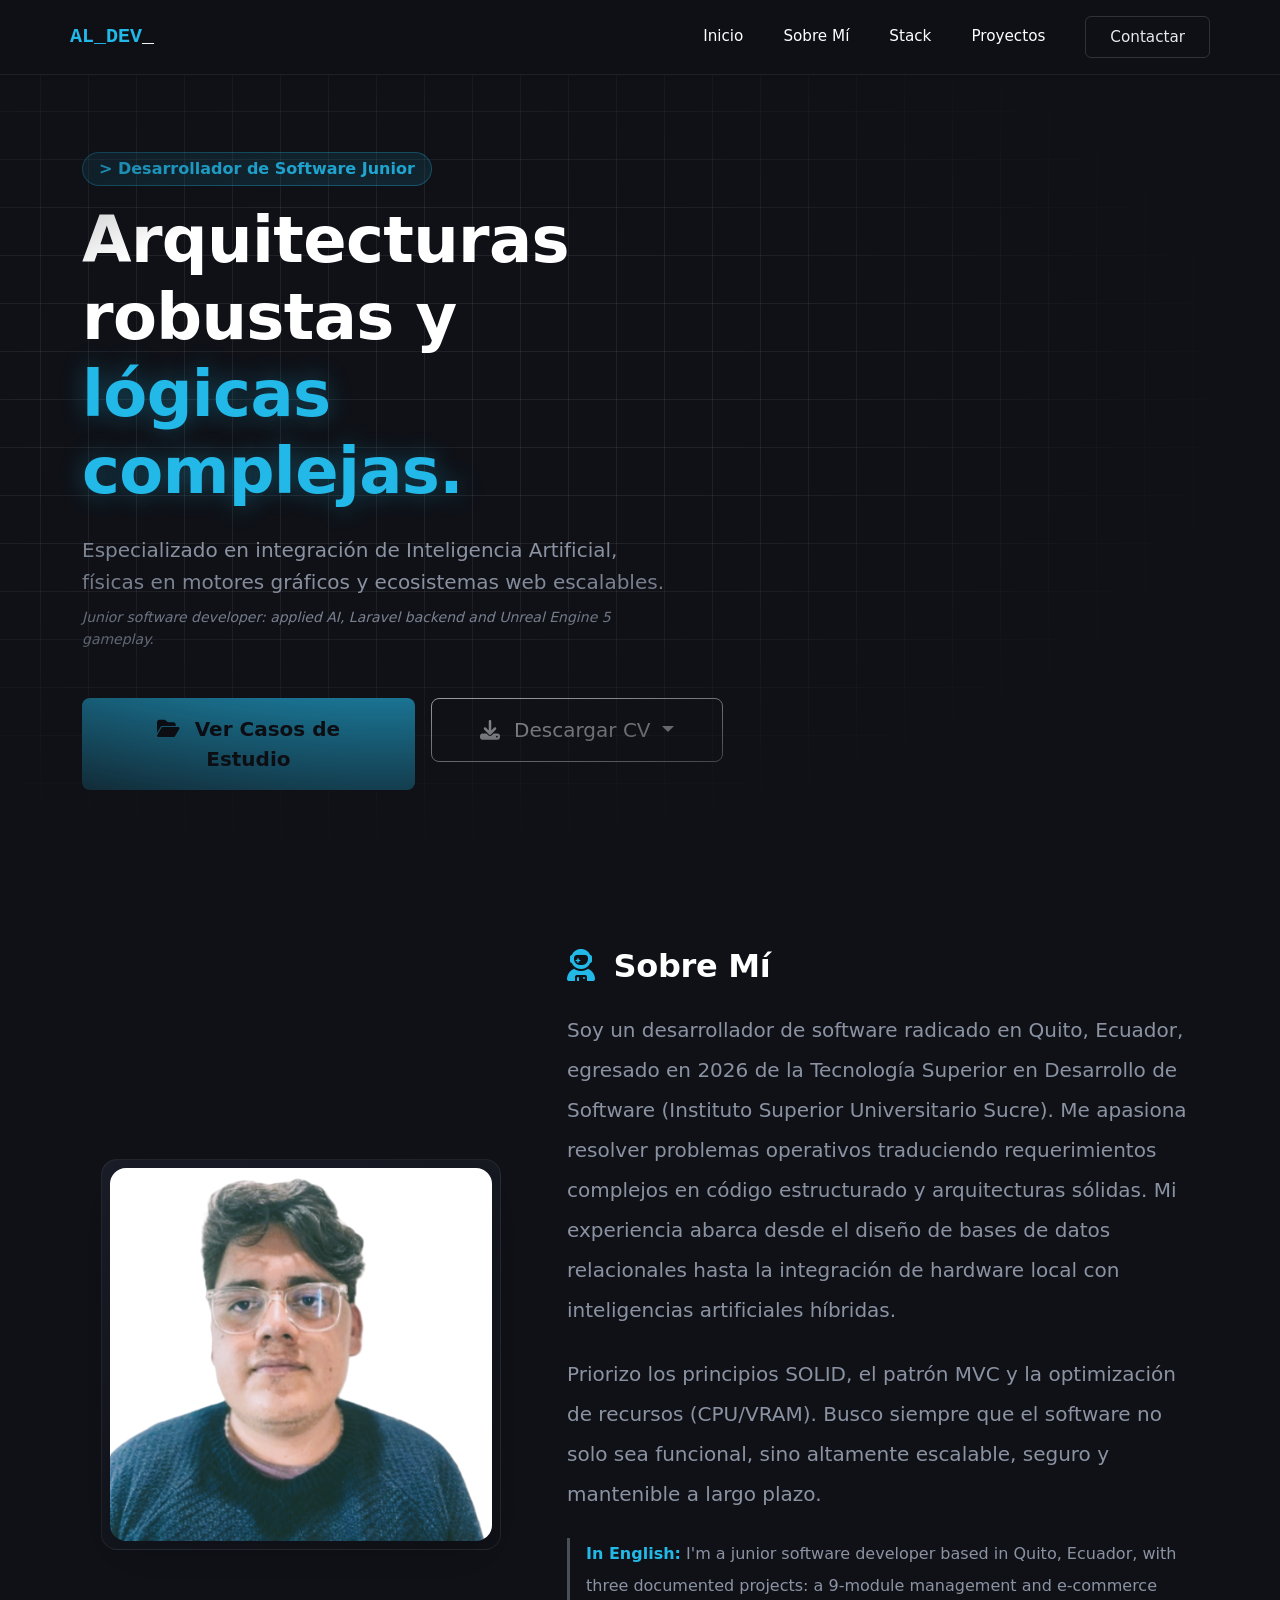
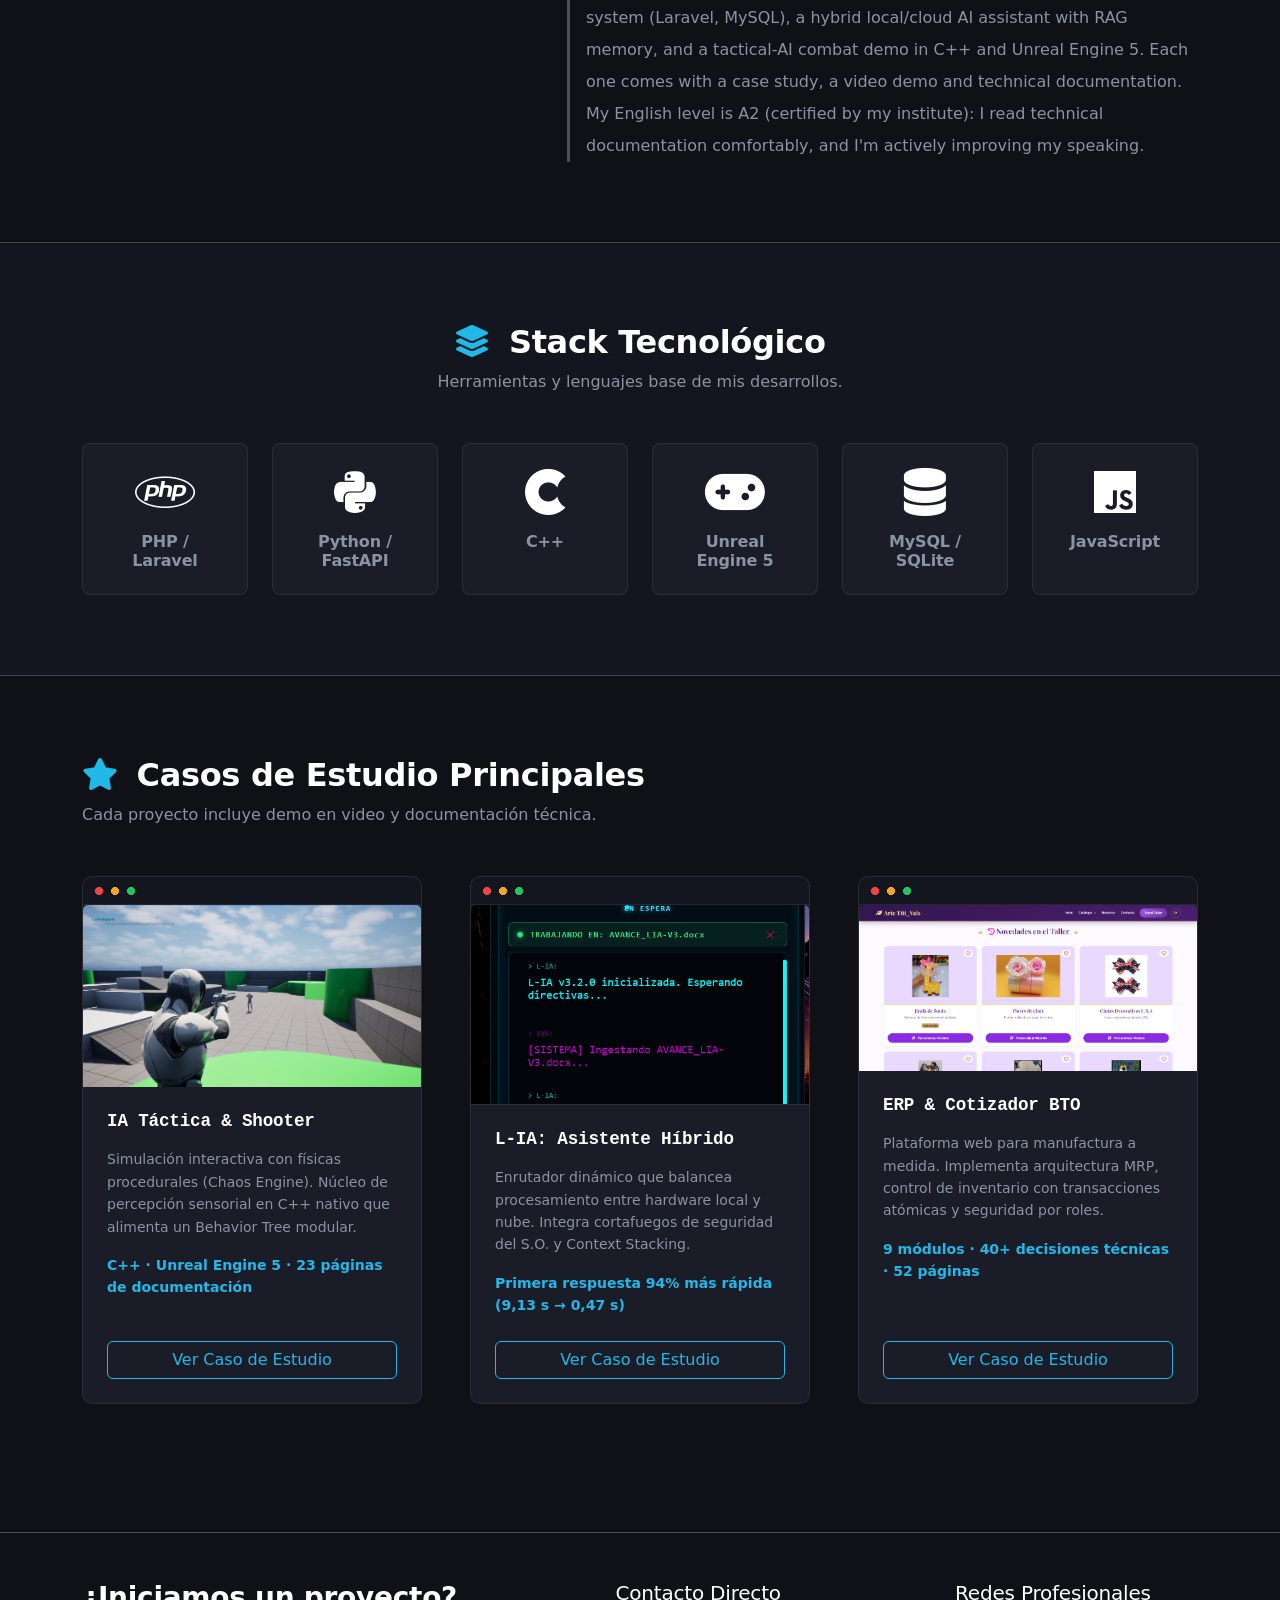
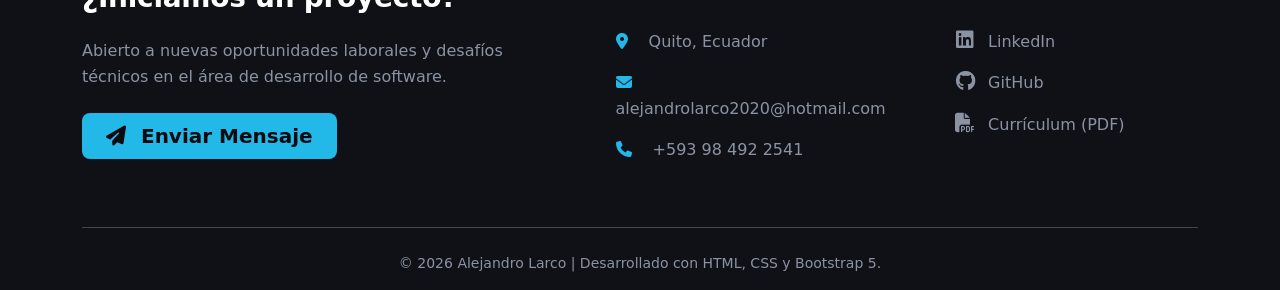
==== commit 4be7418c: "feat: actualización de CV" ====
--- a/index.html
+++ b/index.html
@@ -3,7 +3,8 @@
 <head>
     <meta charset="UTF-8">
     <meta name="viewport" content="width=device-width, initial-scale=1.0">
-    <title>Alejandro Larco | Software Engineer</title>
+    <title>Alejandro Larco | Desarrollador de Software Junior</title>
+    <meta name="description" content="Portafolio de Alejandro Larco, desarrollador de software junior en Quito, Ecuador: IA aplicada (RAG), backend con Laravel y gameplay en Unreal Engine 5. Casos de estudio, demos en video y documentación técnica.">
     <!-- Bootstrap 5 -->
     <link href="https://cdn.jsdelivr.net/npm/bootstrap@5.3.2/dist/css/bootstrap.min.css" rel="stylesheet">
     <!-- FontAwesome 6 -->
@@ -16,7 +17,7 @@
     <header class="sticky-top nav-tech shadow-sm">
         <nav class="container navbar navbar-expand-lg py-3">
             <a class="navbar-brand fw-bold text-cyan font-monospace" href="#">AL_DEV<span class="text-white">_</span></a>
-            <button class="navbar-toggler border-0" type="button" data-bs-toggle="collapse" data-bs-target="#navbarNav">
+            <button class="navbar-toggler border-0" type="button" data-bs-toggle="collapse" data-bs-target="#navbarNav" aria-label="Abrir menú">
                 <i class="fa-solid fa-bars text-white fs-3"></i>
             </button>
             <div class="collapse navbar-collapse" id="navbarNav">
@@ -36,14 +37,30 @@
         <div class="container z-1">
             <div class="row align-items-center">
                 <div class="col-lg-7 text-center text-lg-start">
-                    <span class="badge bg-cyan-subtle text-cyan px-3 py-2 mb-3 fs-6 rounded-pill border border-cyan">&gt; Desarrollador de Software</span>
+                    <span class="badge bg-cyan-subtle text-cyan px-3 py-2 mb-3 fs-6 rounded-pill border border-cyan">&gt; Desarrollador de Software Junior</span>
                     <h1 class="display-3 fw-bolder text-white mb-4">Arquitecturas robustas y <span class="text-cyan text-glow">lógicas complejas.</span></h1>
-                    <p class="lead text-muted mb-5 pe-lg-5">
+                    <p class="lead text-muted mb-2 pe-lg-5">
                         Especializado en integración de Inteligencia Artificial, físicas en motores gráficos y ecosistemas web escalables.
+                    </p>
+                    <p class="small text-muted mb-5 pe-lg-5 fst-italic">
+                        Junior software developer: applied AI, Laravel backend and Unreal Engine 5 gameplay.
                     </p>
                     <div class="d-flex flex-column flex-sm-row justify-content-center justify-content-lg-start gap-3">
                         <a href="#proyectos" class="btn btn-cyan btn-lg px-5 py-3 hover-scale fw-bold"><i class="fa-solid fa-folder-open me-2"></i> Ver Casos de Estudio</a>
-                        <a href="documentos/CV_Alejandro_Larco.pdf" target="_blank" class="btn btn-outline-light btn-lg px-5 py-3 hover-scale"><i class="fa-solid fa-download me-2"></i> Descargar CV</a>
+
+                        <!-- CV: versión general y una por área -->
+                        <div class="dropdown">
+                            <button class="btn btn-outline-light btn-lg px-5 py-3 hover-scale dropdown-toggle w-100" type="button" data-bs-toggle="dropdown" aria-expanded="false">
+                                <i class="fa-solid fa-download me-2"></i> Descargar CV
+                            </button>
+                            <ul class="dropdown-menu dropdown-menu-dark">
+                                <li><a class="dropdown-item" href="documentos/CV_Alejandro_Larco.pdf" target="_blank" rel="noopener"><strong>General</strong><br><small class="text-muted">Desarrollador de Software Junior</small></a></li>
+                                <li><hr class="dropdown-divider"></li>
+                                <li><a class="dropdown-item" href="documentos/CV_Alejandro_Larco_IA.pdf" target="_blank" rel="noopener"><strong>IA Aplicada</strong><br><small class="text-muted">Python · RAG · LLMs locales</small></a></li>
+                                <li><a class="dropdown-item" href="documentos/CV_Alejandro_Larco_Backend.pdf" target="_blank" rel="noopener"><strong>Backend</strong><br><small class="text-muted">PHP · Laravel · MySQL</small></a></li>
+                                <li><a class="dropdown-item" href="documentos/CV_Alejandro_Larco_UE5.pdf" target="_blank" rel="noopener"><strong>Gameplay / UE5</strong><br><small class="text-muted">C++ · Unreal Engine 5 · IA táctica</small></a></li>
+                            </ul>
+                        </div>
                     </div>
                 </div>
             </div>
@@ -55,18 +72,22 @@
         <div class="row align-items-center g-5">
             <div class="col-lg-5 text-center">
                 <div class="image-wrapper p-2 rounded-4 mx-auto" style="max-width: 400px;">
-                    <!-- Reemplazar con foto real -->
                     <img src="imagenes/persona.png" alt="Alejandro Larco" class="img-fluid rounded-4 shadow-lg profile-img">
                 </div>
             </div>
             <div class="col-lg-7">
                 <h2 class="fw-bold text-white mb-4"><i class="fa-solid fa-user-astronaut text-cyan me-2"></i> Sobre Mí</h2>
                 <p class="fs-5 text-muted lh-lg mb-4">
-                    Soy un desarrollador de software radicado en Quito, Ecuador. Me apasiona resolver problemas operativos traduciendo requerimientos complejos en código estructurado y arquitecturas sólidas. Mi experiencia abarca desde el diseño de bases de datos relacionales hasta la integración de hardware local con inteligencias artificiales híbridas.
+                    Soy un desarrollador de software radicado en Quito, Ecuador, egresado en 2026 de la Tecnología Superior en Desarrollo de Software (Instituto Superior Universitario Sucre). Me apasiona resolver problemas operativos traduciendo requerimientos complejos en código estructurado y arquitecturas sólidas. Mi experiencia abarca desde el diseño de bases de datos relacionales hasta la integración de hardware local con inteligencias artificiales híbridas.
                 </p>
                 <p class="fs-5 text-muted lh-lg mb-4">
                     Priorizo los principios SOLID, el patrón MVC y la optimización de recursos (CPU/VRAM). Busco siempre que el software no solo sea funcional, sino altamente escalable, seguro y mantenible a largo plazo.
                 </p>
+                <div class="border-start border-cyan border-3 ps-3">
+                    <p class="text-muted lh-lg mb-0" lang="en">
+                        <span class="text-cyan fw-semibold">In English:</span> I'm a junior software developer based in Quito, Ecuador, with three documented projects: a 9-module management and e-commerce system (Laravel, MySQL), a hybrid local/cloud AI assistant with RAG memory, and a tactical-AI combat demo in C++ and Unreal Engine 5. Each one comes with a case study, a video demo and technical documentation. My English level is A2 (certified by my institute): I read technical documentation comfortably, and I'm actively improving my speaking.
+                    </p>
+                </div>
             </div>
         </div>
     </section>
@@ -78,7 +99,7 @@
                 <h2 class="fw-bold text-white"><i class="fa-solid fa-layer-group text-cyan me-2"></i> Stack Tecnológico</h2>
                 <p class="text-muted">Herramientas y lenguajes base de mis desarrollos.</p>
             </div>
-            
+
             <div class="row g-4 justify-content-center">
                 <div class="col-6 col-md-3 col-lg-2">
                     <div class="tech-card text-center p-4 rounded-3 h-100 hover-scale">
@@ -89,7 +110,7 @@
                 <div class="col-6 col-md-3 col-lg-2">
                     <div class="tech-card text-center p-4 rounded-3 h-100 hover-scale">
                         <i class="fa-brands fa-python fa-3x text-white mb-3"></i>
-                        <h6 class="fw-bold text-muted m-0">Python</h6>
+                        <h6 class="fw-bold text-muted m-0">Python / FastAPI</h6>
                     </div>
                 </div>
                 <div class="col-6 col-md-3 col-lg-2">
@@ -112,8 +133,8 @@
                 </div>
                 <div class="col-6 col-md-3 col-lg-2">
                     <div class="tech-card text-center p-4 rounded-3 h-100 hover-scale">
-                        <i class="fa-brands fa-java fa-3x text-white mb-3"></i>
-                        <h6 class="fw-bold text-muted m-0">Java</h6>
+                        <i class="fa-brands fa-js fa-3x text-white mb-3"></i>
+                        <h6 class="fw-bold text-muted m-0">JavaScript</h6>
                     </div>
                 </div>
             </div>
@@ -125,7 +146,7 @@
         <div class="d-flex flex-column flex-md-row justify-content-between align-items-md-end mb-5">
             <div>
                 <h2 class="fw-bold text-white mb-2"><i class="fa-solid fa-star text-cyan me-2"></i> Casos de Estudio Principales</h2>
-                <p class="text-muted m-0">Proyectos de alta complejidad arquitectónica.</p>
+                <p class="text-muted m-0">Cada proyecto incluye demo en video y documentación técnica.</p>
             </div>
         </div>
 
@@ -136,7 +157,8 @@
                     <img src="imagenes/UnrealEngine.png" class="card-img-top" alt="Demo UE5">
                     <div class="card-body p-4 d-flex flex-column">
                         <h4 class="fw-bold text-white mb-3">IA Táctica & Shooter</h4>
-                        <p class="text-muted small mb-4">Simulación interactiva con físicas procedurales (Chaos Engine). Núcleo de percepción sensorial en C++ nativo que alimenta un Behavior Tree modular.</p>
+                        <p class="text-muted small mb-3">Simulación interactiva con físicas procedurales (Chaos Engine). Núcleo de percepción sensorial en C++ nativo que alimenta un Behavior Tree modular.</p>
+                        <p class="small text-cyan fw-semibold mb-4">C++ · Unreal Engine 5 · 23 páginas de documentación</p>
                         <div class="mt-auto d-flex gap-2">
                             <a href="proyecto-ue5.html" class="btn btn-outline-cyan w-100">Ver Caso de Estudio</a>
                         </div>
@@ -146,13 +168,12 @@
 
             <!-- L-IA -->
             <div class="col-lg-4 col-md-6">
-                <!-- Agregamos d-flex flex-column para un mejor control del layout -->
                 <div class="card project-card h-100 overflow-hidden d-flex flex-column">
-                    <!-- Agregamos object-fit y una altura máxima a la imagen -->
                     <img src="imagenes/L-IA.png" class="card-img-top project-img" alt="L-IA Asistente">
                     <div class="card-body p-4 d-flex flex-column flex-grow-1">
                         <h4 class="fw-bold text-white mb-3">L-IA: Asistente Híbrido</h4>
-                        <p class="text-muted small mb-4">Enrutador dinámico que balancea procesamiento entre hardware local y nube. Integra cortafuegos de seguridad del S.O. y Context Stacking.</p>
+                        <p class="text-muted small mb-3">Enrutador dinámico que balancea procesamiento entre hardware local y nube. Integra cortafuegos de seguridad del S.O. y Context Stacking.</p>
+                        <p class="small text-cyan fw-semibold mb-4">Primera respuesta 94% más rápida (9,13 s → 0,47 s)</p>
                         <div class="mt-auto d-flex gap-2">
                             <a href="proyecto-LIA.html" class="btn btn-outline-cyan w-100">Ver Caso de Estudio</a>
                         </div>
@@ -166,7 +187,8 @@
                     <img src="imagenes/Catalogo.png" class="card-img-top" alt="Sistema ERP">
                     <div class="card-body p-4 d-flex flex-column">
                         <h4 class="fw-bold text-white mb-3">ERP & Cotizador BTO</h4>
-                        <p class="text-muted small mb-4">Plataforma web para manufactura a medida. Implementa arquitectura MRP, control de inventario con transacciones atómicas y seguridad por roles.</p>
+                        <p class="text-muted small mb-3">Plataforma web para manufactura a medida. Implementa arquitectura MRP, control de inventario con transacciones atómicas y seguridad por roles.</p>
+                        <p class="small text-cyan fw-semibold mb-4">9 módulos · 40+ decisiones técnicas · 52 páginas</p>
                         <div class="mt-auto d-flex gap-2">
                             <a href="proyecto-bastones.html" class="btn btn-outline-cyan w-100">Ver Caso de Estudio</a>
                         </div>
@@ -185,24 +207,26 @@
                     <p class="text-muted mb-4">Abierto a nuevas oportunidades laborales y desafíos técnicos en el área de desarrollo de software.</p>
                     <a href="mailto:alejandrolarco2020@hotmail.com" class="btn btn-cyan btn-lg px-4"><i class="fa-solid fa-paper-plane me-2"></i> Enviar Mensaje</a>
                 </div>
-                
+
                 <div class="col-lg-3 col-md-6">
                     <h5 class="text-white mb-4">Contacto Directo</h5>
                     <ul class="list-unstyled text-muted">
                         <li class="mb-3"><i class="fa-solid fa-location-dot me-3 text-cyan"></i> Quito, Ecuador</li>
                         <li class="mb-3"><i class="fa-solid fa-envelope me-3 text-cyan"></i> alejandrolarco2020@hotmail.com</li>
+                        <li class="mb-3"><i class="fa-solid fa-phone me-3 text-cyan"></i> +593 98 492 2541</li>
                     </ul>
                 </div>
 
                 <div class="col-lg-3 col-md-6">
                     <h5 class="text-white mb-4">Redes Profesionales</h5>
                     <div class="d-flex flex-column gap-3">
-                        <a href="https://www.linkedin.com/in/alejandro-larco-03297b42a/?lipi=urn%3Ali%3Apage%3Ad_flagship3_profile_view_base_contact_details%3BKKsmOLqZToa1oCr6Wed6mg%3D%3D" class="text-muted text-decoration-none hover-text-cyan transition-all"><i class="fa-brands fa-linkedin fs-5 me-2 w-20px text-center"></i> LinkedIn</a>
-                        <a href="https://github.com/Alej673" class="text-muted text-decoration-none hover-text-cyan transition-all"><i class="fa-brands fa-github fs-5 me-2 w-20px text-center"></i> GitHub</a>
-                    </div>
-                </div>
-            </div>
-            
+                        <a href="https://www.linkedin.com/in/alejandro-larco-03297b42a/" target="_blank" rel="noopener" class="text-muted text-decoration-none hover-text-cyan transition-all"><i class="fa-brands fa-linkedin fs-5 me-2 w-20px text-center"></i> LinkedIn</a>
+                        <a href="https://github.com/Alej673" target="_blank" rel="noopener" class="text-muted text-decoration-none hover-text-cyan transition-all"><i class="fa-brands fa-github fs-5 me-2 w-20px text-center"></i> GitHub</a>
+                        <a href="documentos/CV_Alejandro_Larco.pdf" target="_blank" rel="noopener" class="text-muted text-decoration-none hover-text-cyan transition-all"><i class="fa-solid fa-file-pdf fs-5 me-2 w-20px text-center"></i> Currículum (PDF)</a>
+                    </div>
+                </div>
+            </div>
+
             <div class="text-center border-top border-secondary-subtle pt-4">
                 <p class="text-muted small mb-0">© 2026 Alejandro Larco | Desarrollado con HTML, CSS y Bootstrap 5.</p>
             </div>
